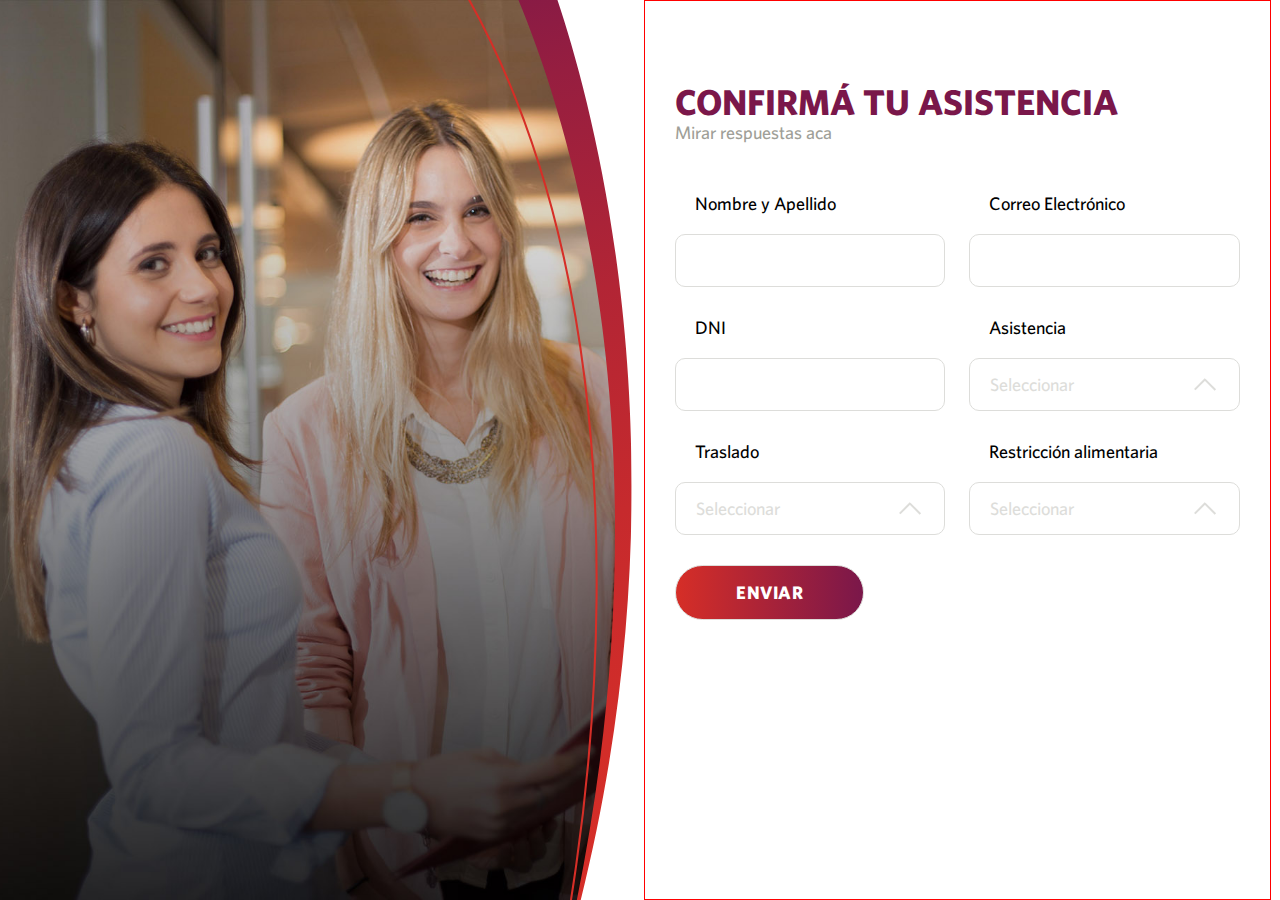
==== web/index.html @ 6a936560 "web en proceso" ====
<!DOCTYPE html>
<html lang="en">
<head>
    <meta charset="UTF-8">
    <meta name="viewport" content="width=device-width, initial-scale=1.0">
    <title>Supervielle - Convención 2020 - STD</title>

    <link rel="stylesheet" href="assets/css/main.min.css">
</head>
<body>

    <div id="popup">
        <p id="serverResponse">
        </p>
        <div id="closeP">
            X
        </div>
    </div>
    <div id="sstatus"></div>
    <div id="overlay"></div>

    <header>

        <section class="col image">
        </section>
        <section class="col bajada">
            <h1>Confirmá tu asistencia</h1>
            <a target="_blank" href="https://docs.google.com/spreadsheets/d/13P9D_wC6DFh2Nc9JY8qcQPMJbhYcxcTBZoPorL5b_uI/edit#gid=1375225892">Mirar respuestas aca</a>

            <form id="STDform" target="_self" onsubmit="return postToGoogle();" action="" autocomplete="off">

                <div class="col formGroup">
                    <label for="entry.821673028">Nombre y Apellido</label>
                    <input type="text" name="entry.821673028" id="nombreCompleto">
                </div>
                <div class="col formGroup">
                    <label for="entry.674535025">Correo Electrónico</label>
                    <input type="email" name="entry.674535025" id="email">
                </div>

                <div class="col formGroup">
                    <label for="entry.763619302">DNI</label>
                    <input type="text" name="entry.763619302" id="dni" pattern=".{8,}" maxlength="10" title="Ingrese 8 carácteres">
                </div>
                <div class="col formGroup">
                    <label for="asistencia">Asistencia</label>
                    <div id="asistencia" class="custom-select-wrapper">
                        <div class="custom-select">
                            <div class="custom-select__trigger"><span name="entry.1081758758">Seleccionar</span>
                                <div class="arrow"></div>
                            </div>
                            <div class="custom-options">
                                <span class="custom-option selected" data-value="seleccionar">Seleccionar</span>
                                <span class="custom-option" data-value="si">Si</span>
                                <span class="custom-option" data-value="no">No</span>
                            </div>
                        </div>
                    </div>
                </div>

                <div class="col formGroup">
                    <label for="traslado">Traslado</label>
                    <div id="traslado" class="custom-select-wrapper">
                        <div class="custom-select">
                            <div class="custom-select__trigger"><span name="entry.835211766">Seleccionar</span>
                                <div class="arrow"></div>
                            </div>
                            <div class="custom-options">
                                <span class="custom-option selected" data-value="seleccionar">Seleccionar</span>
                                <span class="custom-option" data-value="no-aplica">No aplica</span>
                                <span class="custom-option" data-value="vehiculo-corporativo">Vehículo corporativo</span>
                                <span class="custom-option" data-value="traslado-del-banco-zona-sur">Traslado del banco (Zona Sur)</span>
                                <span class="custom-option" data-value="traslado-del-banco-zona-norte">Traslado del banco (Zona Norte)</span>
                                <span class="custom-option" data-value="traslado-del-banco-zona-oeste">Traslado del banco (Zona Oeste)</span>
                                <span class="custom-option" data-value="edificio-corporativo">Edificio corporativo</span>
                            </div>
                        </div>
                    </div>
                </div>
                <div class="col formGroup">
                    <label for="restriccion-alimentaria">Restricción alimentaria</label>
                    <div id="restriccion-alimentaria" class="custom-select-wrapper">
                        <div class="custom-select">
                            <div class="custom-select__trigger"><span name="entry.1115736034">Seleccionar</span>
                                <div class="arrow"></div>
                            </div>
                            <div class="custom-options">
                                <span class="custom-option selected" data-value="seleccionar">Seleccionar</span>
                                <span class="custom-option" data-value="no-aplica">No aplica</span>
                                <span class="custom-option" data-value="celiaco">Celíaco</span>
                                <span class="custom-option" data-value="vegano">Vegano</span>
                                <span class="custom-option" data-value="vegetariano">Vegetariano</span>
                            </div>
                        </div>
                    </div>
                </div>

                <div class="col formGroup">
                    <button type="submit">Enviar</button>
                </div>

            </form>
        </section>

    </header>
    <script src="https://ajax.googleapis.com/ajax/libs/jquery/3.3.1/jquery.min.js"></script>
    <script src="assets/scripts/app.js"></script>
</body>
</html>
---- web/assets/css/main.min.css ----
@font-face{font-family:'whitney-black';src:url(../fonts/Whitney-Black.otf)}@font-face{font-family:'whitney-bold';src:url(../fonts/Whitney-Bold.otf)}@font-face{font-family:'whitney-light';src:url(../fonts/Whitney-Light.otf)}@font-face{font-family:'whitney-medium';src:url(../fonts/Whitney-Medium.otf)}@font-face{font-family:'whitney-semi';src:url(../fonts/Whitney-Semibold.otf)}.container{width:100%;max-width:700px;margin:0 auto;position:relative}.col{width:100%;display:inline-block;vertical-align:middle}*{box-sizing:border-box;font-family:"whitney-medium",Arial,Helvetica,sans-serif}body{margin:0;padding:0}h1,h2,h3,h4,h5,h6,p,a{font-size:18px;font-weight:400;margin:0}a{text-decoration:none}section{height:auto}#popup{position:fixed;width:90%;max-width:500px;top:0px;left:50%;transform:translateX(-50%);padding:20px 30px;background:#fff;z-index:23;display:none}#popup #closeP{position:absolute;margin:0;padding:5px 10px;display:block;top:0;right:0;background:#d62e27;cursor:pointer;-moz-transition:all .2s;-webkit-transition:all .2s;-o-transition:all .2s;-ms-transition:all .2s;transition:all .2s;color:#fff;z-index:27}#popup #closeP:hover{background:#7a174a}#sstatus{position:fixed;top:50%;left:50%;transform:translate(-50%, -50%);z-index:23;font-family:"whitney-bold",Arial,Helvetica,sans-serif;font-size:36px;text-transform:uppercase;letter-spacing:.8px;color:#fff;display:none}#overlay{position:fixed;top:0;left:0;width:100%;height:100%;background:rgba(29,29,27,0.9);z-index:22;display:none}header{width:100%}header .image{width:50%;height:100vh;background:url(../images/lineas.svg) right center no-repeat,url(../images/header.jpg) -300px center no-repeat;background-size:contain, cover;border:0}header .bajada{width:49%;height:100vh;padding:180px 20px;overflow-y:scroll;border:1px solid red}header .bajada h1{font-family:"whitney-bold",Arial,Helvetica,sans-serif;text-transform:uppercase;font-size:36px;color:#7a174a;margin-left:10px}header .bajada a{width:100%;margin-left:10px;color:#9f9f98}header .bajada form{margin-top:50px}header .bajada form .formGroup{width:49.6%;margin-bottom:30px;padding:0px 10px}header .bajada form .formGroup label{display:block;font-size:18px;margin-bottom:20px;padding-left:20px}header .bajada form .formGroup input{width:100%;padding:15px 20px;border:none;border:1px solid #ddddda;border-radius:10px;font-size:18px;color:#ddddda;background:#fff;-moz-transition:all .2s;-webkit-transition:all .2s;-o-transition:all .2s;-ms-transition:all .2s;transition:all .2s}header .bajada form .formGroup input:focus{border:1px solid #7a174a;color:#5f5f58;-moz-box-shadow:0px 20px 20px 0px rgba(214,46,39,0.08);-webkit-box-shadow:0px 20px 20px 0px rgba(214,46,39,0.08);-o-box-shadow:0px 20px 20px 0px rgba(214,46,39,0.08);-ms-box-shadow:0px 20px 20px 0px rgba(214,46,39,0.08);box-shadow:0px 20px 20px 0px rgba(214,46,39,0.08)}header .bajada form .formGroup input.alert{border:1px solid red;color:red}header .bajada form .formGroup button{padding:16px 60px;border:1px solid #ddddda;border-radius:50px;font-size:18px;font-family:"whitney-bold",Arial,Helvetica,sans-serif;text-transform:uppercase;letter-spacing:.5px;background:#7a174a;background:-webkit-linear-gradient(to right, #d62e27, #7a174a);background:linear-gradient(to right, #d62e27, #7a174a);cursor:pointer;color:#fff;-moz-transition:all .2s;-webkit-transition:all .2s;-o-transition:all .2s;-ms-transition:all .2s;transition:all .2s}header .bajada form .formGroup button:hover{padding:16px 65px;-moz-box-shadow:0px 20px 20px 0px rgba(214,46,39,0.08);-webkit-box-shadow:0px 20px 20px 0px rgba(214,46,39,0.08);-o-box-shadow:0px 20px 20px 0px rgba(214,46,39,0.08);-ms-box-shadow:0px 20px 20px 0px rgba(214,46,39,0.08);box-shadow:0px 20px 20px 0px rgba(214,46,39,0.08)}header .bajada form .formGroup .custom-select-wrapper{position:relative;user-select:none;width:100%}header .bajada form .formGroup .custom-select-wrapper.alert{border:1px solid red;border-radius:10px}header .bajada form .formGroup .custom-select-wrapper.alert span{color:#ff7676}header .bajada form .formGroup .custom-select{position:relative;display:flex;flex-direction:column}header .bajada form .formGroup .custom-select.open .custom-select__trigger{color:#5f5f58}header .bajada form .formGroup .custom-select__trigger{position:relative;display:flex;align-items:center;justify-content:space-between;padding:15px 20px;font-size:18px;color:#ddddda;background:#fff;cursor:pointer;border:1px solid #ddddda;border-radius:10px}header .bajada form .formGroup .custom-options{position:absolute;display:block;top:100%;left:0;right:0;border:1px solid #ddddda;border-radius:0px 0px 10px 10px;border-top:0;background:#fff;transition:all 0.5s;opacity:0;visibility:hidden;pointer-events:none;z-index:2;overflow:hidden;-moz-box-shadow:0px 20px 20px 0px rgba(214,46,39,0.08);-webkit-box-shadow:0px 20px 20px 0px rgba(214,46,39,0.08);-o-box-shadow:0px 20px 20px 0px rgba(214,46,39,0.08);-ms-box-shadow:0px 20px 20px 0px rgba(214,46,39,0.08);box-shadow:0px 20px 20px 0px rgba(214,46,39,0.08)}header .bajada form .formGroup .custom-select.open .custom-options{opacity:1;visibility:visible;pointer-events:all}header .bajada form .formGroup .custom-option{position:relative;display:block;padding:0px 20px;font-size:18px;font-weight:300;color:#5f5f58;line-height:60px;cursor:pointer;-moz-transition:all .2s;-webkit-transition:all .2s;-o-transition:all .2s;-ms-transition:all .2s;transition:all .2s}header .bajada form .formGroup .custom-option:hover{cursor:pointer;background-color:#ddddda}header .bajada form .formGroup .custom-option.selected{color:#fff;background-color:#7a174a}header .bajada form .formGroup .arrow{position:relative;height:15px;width:15px}header .bajada form .formGroup .arrow::before,header .bajada form .formGroup .arrow::after{content:"";position:absolute;bottom:0px;width:0.15rem;height:100%;-moz-transition:all .2s;-webkit-transition:all .2s;-o-transition:all .2s;-ms-transition:all .2s;transition:all .2s}header .bajada form .formGroup .arrow::before{left:-5px;transform:rotate(45deg);background-color:#ddddda}header .bajada form .formGroup .arrow::after{left:5px;transform:rotate(-45deg);background-color:#ddddda}header .bajada form .formGroup .open .arrow::before{left:-5px;transform:rotate(-45deg);background-color:#7a174a}header .bajada form .formGroup .open .arrow::after{left:5px;transform:rotate(45deg);background-color:#7a174a}@media (max-width: 1680px){header .image{background:url(../images/lineas.svg) right center no-repeat,url(../images/header.jpg) -400px center no-repeat;background-size:contain, cover}}@media (max-width: 1600px){header .image{background:url(../images/lineas.svg) right center no-repeat,url(../images/header.jpg) -400px center no-repeat;background-size:contain, cover}header .bajada{padding:150px 20px}}@media (max-width: 1440px){header .image{background:url(../images/lineas.svg) right center no-repeat,url(../images/header.jpg) -300px center no-repeat;background-size:contain, cover}}@media (max-width: 1366px){header .image{background:url(../images/lineas.svg) right center no-repeat,url(../images/header.jpg) -250px center no-repeat;background-size:contain, cover}header .bajada{padding:80px 20px}}@media (max-width: 1280px){header .image{background:url(../images/lineas.svg) right center no-repeat,url(../images/header.jpg) -200px center no-repeat;background-size:contain, cover}}@media (max-width: 1024px){header .image{background:url(../images/lineas.svg) right center no-repeat,url(../images/header.jpg) -450px center no-repeat;background-size:contain, cover}}@media (max-width: 1000px){header .image{width:100%;height:100vh;background:url(../images/lineas-h.svg) center bottom no-repeat,url(../images/header.jpg) center center no-repeat;background-size:contain, cover}header .bajada{width:100%;height:auto;padding:50px 20px;overflow-y:visible}}@media (max-width: 600px){header .image{width:100%;height:85vh;background:url(../images/lineas-h.svg) center bottom no-repeat,url(../images/header.jpg) center center no-repeat;background-size:contain, cover}header .bajada{width:100%;height:auto;padding:50px 20px;overflow-y:visible}header .bajada form .formGroup{width:100%}}
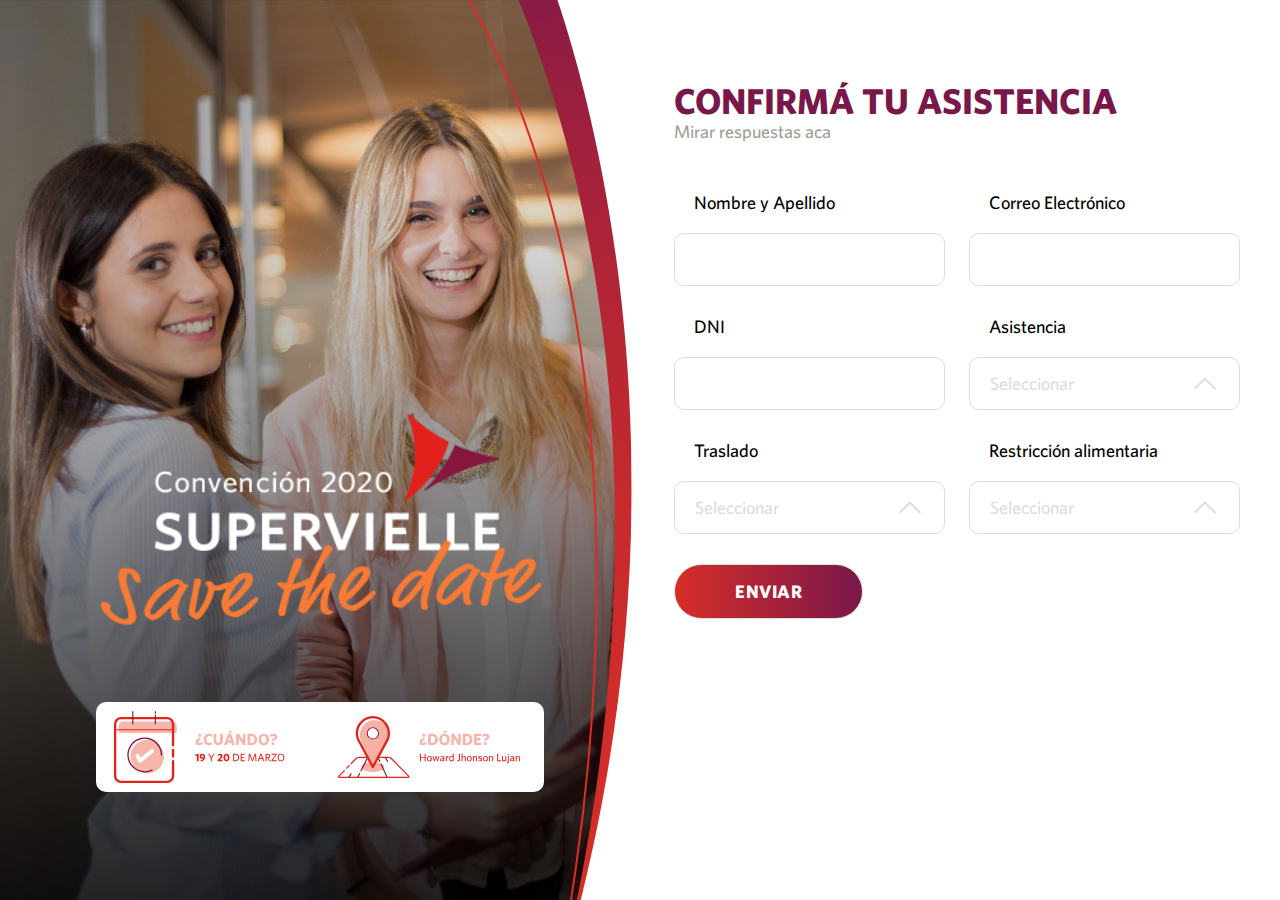
==== commit aa29b9bd: "-web: agreado el logo, bajada y fecha; y fixes varios. -/respuestas: creada la seccion para ver las " ====
--- a/web/index.html
+++ b/web/index.html
@@ -1,11 +1,23 @@
 <!DOCTYPE html>
-<html lang="en">
+<html lang="es">
 <head>
     <meta charset="UTF-8">
     <meta name="viewport" content="width=device-width, initial-scale=1.0">
     <title>Supervielle - Convención 2020 - STD</title>
 
     <link rel="stylesheet" href="assets/css/main.min.css">
+    
+    <meta name="author" content="Leandro Muzzupappa" />
+    <meta name="copyright" content="Leandro Muzzupappa 2020 https://github.com/leandromuzzupappa/" />
+    
+    <meta charset="UTF-8">
+    <meta content="Supervielle - Convención 2020 - STD" property="title">
+    <meta content="Supervielle STD landing page confirmacion de asistencia" name="description">
+    <meta content="Supervielle - Convención 2020 - STD" property="og:title">
+    <meta content="Supervielle STD landing page confirmacion de asistencia" name="og:description">
+
+    <link rel="shortcut icon" href="https://www.supervielle.com.ar/static/favicon.png" type="image/x-icon">
+    <meta property="og:image" content="https://www.supervielle.com.ar/static/favicon.png" />
 </head>
 <body>
 
@@ -22,6 +34,11 @@
     <header>
 
         <section class="col image">
+            <img src="assets/images/header-bajada.png" alt="Convención 2020 Supervielle - Save the date" class="logo">
+            <div class="col datos">
+                <img src="assets/images/header-cuando.svg" alt="Cuando" class="col left">
+                <img src="assets/images/header-donde.svg" alt="Donde" class="col right">
+            </div>
         </section>
         <section class="col bajada">
             <h1>Confirmá tu asistencia</h1>
--- a/web/assets/css/main.min.css
+++ b/web/assets/css/main.min.css
@@ -1 +1 @@
-@font-face{font-family:'whitney-black';src:url(../fonts/Whitney-Black.otf)}@font-face{font-family:'whitney-bold';src:url(../fonts/Whitney-Bold.otf)}@font-face{font-family:'whitney-light';src:url(../fonts/Whitney-Light.otf)}@font-face{font-family:'whitney-medium';src:url(../fonts/Whitney-Medium.otf)}@font-face{font-family:'whitney-semi';src:url(../fonts/Whitney-Semibold.otf)}.container{width:100%;max-width:700px;margin:0 auto;position:relative}.col{width:100%;display:inline-block;vertical-align:middle}*{box-sizing:border-box;font-family:"whitney-medium",Arial,Helvetica,sans-serif}body{margin:0;padding:0}h1,h2,h3,h4,h5,h6,p,a{font-size:18px;font-weight:400;margin:0}a{text-decoration:none}section{height:auto}#popup{position:fixed;width:90%;max-width:500px;top:0px;left:50%;transform:translateX(-50%);padding:20px 30px;background:#fff;z-index:23;display:none}#popup #closeP{position:absolute;margin:0;padding:5px 10px;display:block;top:0;right:0;background:#d62e27;cursor:pointer;-moz-transition:all .2s;-webkit-transition:all .2s;-o-transition:all .2s;-ms-transition:all .2s;transition:all .2s;color:#fff;z-index:27}#popup #closeP:hover{background:#7a174a}#sstatus{position:fixed;top:50%;left:50%;transform:translate(-50%, -50%);z-index:23;font-family:"whitney-bold",Arial,Helvetica,sans-serif;font-size:36px;text-transform:uppercase;letter-spacing:.8px;color:#fff;display:none}#overlay{position:fixed;top:0;left:0;width:100%;height:100%;background:rgba(29,29,27,0.9);z-index:22;display:none}header{width:100%}header .image{width:50%;height:100vh;background:url(../images/lineas.svg) right center no-repeat,url(../images/header.jpg) -300px center no-repeat;background-size:contain, cover;border:0}header .bajada{width:49%;height:100vh;padding:180px 20px;overflow-y:scroll;border:1px solid red}header .bajada h1{font-family:"whitney-bold",Arial,Helvetica,sans-serif;text-transform:uppercase;font-size:36px;color:#7a174a;margin-left:10px}header .bajada a{width:100%;margin-left:10px;color:#9f9f98}header .bajada form{margin-top:50px}header .bajada form .formGroup{width:49.6%;margin-bottom:30px;padding:0px 10px}header .bajada form .formGroup label{display:block;font-size:18px;margin-bottom:20px;padding-left:20px}header .bajada form .formGroup input{width:100%;padding:15px 20px;border:none;border:1px solid #ddddda;border-radius:10px;font-size:18px;color:#ddddda;background:#fff;-moz-transition:all .2s;-webkit-transition:all .2s;-o-transition:all .2s;-ms-transition:all .2s;transition:all .2s}header .bajada form .formGroup input:focus{border:1px solid #7a174a;color:#5f5f58;-moz-box-shadow:0px 20px 20px 0px rgba(214,46,39,0.08);-webkit-box-shadow:0px 20px 20px 0px rgba(214,46,39,0.08);-o-box-shadow:0px 20px 20px 0px rgba(214,46,39,0.08);-ms-box-shadow:0px 20px 20px 0px rgba(214,46,39,0.08);box-shadow:0px 20px 20px 0px rgba(214,46,39,0.08)}header .bajada form .formGroup input.alert{border:1px solid red;color:red}header .bajada form .formGroup button{padding:16px 60px;border:1px solid #ddddda;border-radius:50px;font-size:18px;font-family:"whitney-bold",Arial,Helvetica,sans-serif;text-transform:uppercase;letter-spacing:.5px;background:#7a174a;background:-webkit-linear-gradient(to right, #d62e27, #7a174a);background:linear-gradient(to right, #d62e27, #7a174a);cursor:pointer;color:#fff;-moz-transition:all .2s;-webkit-transition:all .2s;-o-transition:all .2s;-ms-transition:all .2s;transition:all .2s}header .bajada form .formGroup button:hover{padding:16px 65px;-moz-box-shadow:0px 20px 20px 0px rgba(214,46,39,0.08);-webkit-box-shadow:0px 20px 20px 0px rgba(214,46,39,0.08);-o-box-shadow:0px 20px 20px 0px rgba(214,46,39,0.08);-ms-box-shadow:0px 20px 20px 0px rgba(214,46,39,0.08);box-shadow:0px 20px 20px 0px rgba(214,46,39,0.08)}header .bajada form .formGroup .custom-select-wrapper{position:relative;user-select:none;width:100%}header .bajada form .formGroup .custom-select-wrapper.alert{border:1px solid red;border-radius:10px}header .bajada form .formGroup .custom-select-wrapper.alert span{color:#ff7676}header .bajada form .formGroup .custom-select{position:relative;display:flex;flex-direction:column}header .bajada form .formGroup .custom-select.open .custom-select__trigger{color:#5f5f58}header .bajada form .formGroup .custom-select__trigger{position:relative;display:flex;align-items:center;justify-content:space-between;padding:15px 20px;font-size:18px;color:#ddddda;background:#fff;cursor:pointer;border:1px solid #ddddda;border-radius:10px}header .bajada form .formGroup .custom-options{position:absolute;display:block;top:100%;left:0;right:0;border:1px solid #ddddda;border-radius:0px 0px 10px 10px;border-top:0;background:#fff;transition:all 0.5s;opacity:0;visibility:hidden;pointer-events:none;z-index:2;overflow:hidden;-moz-box-shadow:0px 20px 20px 0px rgba(214,46,39,0.08);-webkit-box-shadow:0px 20px 20px 0px rgba(214,46,39,0.08);-o-box-shadow:0px 20px 20px 0px rgba(214,46,39,0.08);-ms-box-shadow:0px 20px 20px 0px rgba(214,46,39,0.08);box-shadow:0px 20px 20px 0px rgba(214,46,39,0.08)}header .bajada form .formGroup .custom-select.open .custom-options{opacity:1;visibility:visible;pointer-events:all}header .bajada form .formGroup .custom-option{position:relative;display:block;padding:0px 20px;font-size:18px;font-weight:300;color:#5f5f58;line-height:60px;cursor:pointer;-moz-transition:all .2s;-webkit-transition:all .2s;-o-transition:all .2s;-ms-transition:all .2s;transition:all .2s}header .bajada form .formGroup .custom-option:hover{cursor:pointer;background-color:#ddddda}header .bajada form .formGroup .custom-option.selected{color:#fff;background-color:#7a174a}header .bajada form .formGroup .arrow{position:relative;height:15px;width:15px}header .bajada form .formGroup .arrow::before,header .bajada form .formGroup .arrow::after{content:"";position:absolute;bottom:0px;width:0.15rem;height:100%;-moz-transition:all .2s;-webkit-transition:all .2s;-o-transition:all .2s;-ms-transition:all .2s;transition:all .2s}header .bajada form .formGroup .arrow::before{left:-5px;transform:rotate(45deg);background-color:#ddddda}header .bajada form .formGroup .arrow::after{left:5px;transform:rotate(-45deg);background-color:#ddddda}header .bajada form .formGroup .open .arrow::before{left:-5px;transform:rotate(-45deg);background-color:#7a174a}header .bajada form .formGroup .open .arrow::after{left:5px;transform:rotate(45deg);background-color:#7a174a}@media (max-width: 1680px){header .image{background:url(../images/lineas.svg) right center no-repeat,url(../images/header.jpg) -400px center no-repeat;background-size:contain, cover}}@media (max-width: 1600px){header .image{background:url(../images/lineas.svg) right center no-repeat,url(../images/header.jpg) -400px center no-repeat;background-size:contain, cover}header .bajada{padding:150px 20px}}@media (max-width: 1440px){header .image{background:url(../images/lineas.svg) right center no-repeat,url(../images/header.jpg) -300px center no-repeat;background-size:contain, cover}}@media (max-width: 1366px){header .image{background:url(../images/lineas.svg) right center no-repeat,url(../images/header.jpg) -250px center no-repeat;background-size:contain, cover}header .bajada{padding:80px 20px}}@media (max-width: 1280px){header .image{background:url(../images/lineas.svg) right center no-repeat,url(../images/header.jpg) -200px center no-repeat;background-size:contain, cover}}@media (max-width: 1024px){header .image{background:url(../images/lineas.svg) right center no-repeat,url(../images/header.jpg) -450px center no-repeat;background-size:contain, cover}}@media (max-width: 1000px){header .image{width:100%;height:100vh;background:url(../images/lineas-h.svg) center bottom no-repeat,url(../images/header.jpg) center center no-repeat;background-size:contain, cover}header .bajada{width:100%;height:auto;padding:50px 20px;overflow-y:visible}}@media (max-width: 600px){header .image{width:100%;height:85vh;background:url(../images/lineas-h.svg) center bottom no-repeat,url(../images/header.jpg) center center no-repeat;background-size:contain, cover}header .bajada{width:100%;height:auto;padding:50px 20px;overflow-y:visible}header .bajada form .formGroup{width:100%}}
+@font-face{font-family:'whitney-black';src:url(../fonts/Whitney-Black.otf)}@font-face{font-family:'whitney-bold';src:url(../fonts/Whitney-Bold.otf)}@font-face{font-family:'whitney-light';src:url(../fonts/Whitney-Light.otf)}@font-face{font-family:'whitney-medium';src:url(../fonts/Whitney-Medium.otf)}@font-face{font-family:'whitney-semi';src:url(../fonts/Whitney-Semibold.otf)}.container{width:100%;max-width:700px;margin:0 auto;position:relative}.col{width:100%;display:inline-block;vertical-align:middle}*{box-sizing:border-box;font-family:"whitney-medium",Arial,Helvetica,sans-serif}body{margin:0;padding:0}h1,h2,h3,h4,h5,h6,p,a{font-size:18px;font-weight:400;margin:0}a{text-decoration:none}section{height:auto}#popup{position:fixed;width:90%;max-width:500px;top:0px;left:50%;transform:translateX(-50%);padding:20px 30px;background:#fff;z-index:23;display:none}#popup #closeP{position:absolute;margin:0;padding:5px 10px;display:block;top:0;right:0;background:#d62e27;cursor:pointer;-moz-transition:all .2s;-webkit-transition:all .2s;-o-transition:all .2s;-ms-transition:all .2s;transition:all .2s;color:#fff;z-index:27}#popup #closeP:hover{background:#7a174a}#sstatus{position:fixed;top:50%;left:50%;transform:translate(-50%, -50%);z-index:23;font-family:"whitney-bold",Arial,Helvetica,sans-serif;font-size:36px;text-transform:uppercase;letter-spacing:.8px;color:#fff;display:none}#overlay{position:fixed;top:0;left:0;width:100%;height:100%;background:rgba(29,29,27,0.9);z-index:22;display:none}iframe{width:100%;height:100%}header{width:100%}header .image{width:50%;height:100vh;background:url(../images/lineas.svg) 101% center no-repeat,url(../images/header.jpg) -300px center no-repeat;background-size:contain, cover;border:0;position:relative}header .image .logo{width:450px;position:absolute;bottom:30%;left:50%;transform:translateX(-50%)}header .image .datos{width:100%;position:absolute;bottom:12%;text-align:center;font-size:0px}header .image .datos img{width:35%}header .image .datos img.left{border-radius:10px 0px 0px 10px}header .image .datos img.right{border-radius:0px 10px 10px 0px}header .bajada{width:49%;height:100vh;padding:180px 20px;overflow-y:scroll}header .bajada h1{font-family:"whitney-bold",Arial,Helvetica,sans-serif;text-transform:uppercase;font-size:36px;color:#7a174a;margin-left:10px}header .bajada a{width:100%;margin-left:10px;color:#9f9f98}header .bajada form{margin-top:50px}header .bajada form .formGroup{width:49.6%;margin-bottom:30px;padding:0px 10px}header .bajada form .formGroup label{display:block;font-size:18px;margin-bottom:20px;padding-left:20px}header .bajada form .formGroup input{width:100%;padding:15px 20px;border:none;border:1px solid #ddddda;border-radius:10px;font-size:18px;color:#ddddda;background:#fff;-moz-transition:all .2s;-webkit-transition:all .2s;-o-transition:all .2s;-ms-transition:all .2s;transition:all .2s}header .bajada form .formGroup input:focus{border:1px solid #7a174a;color:#5f5f58;-moz-box-shadow:0px 20px 20px 0px rgba(214,46,39,0.08);-webkit-box-shadow:0px 20px 20px 0px rgba(214,46,39,0.08);-o-box-shadow:0px 20px 20px 0px rgba(214,46,39,0.08);-ms-box-shadow:0px 20px 20px 0px rgba(214,46,39,0.08);box-shadow:0px 20px 20px 0px rgba(214,46,39,0.08)}header .bajada form .formGroup input.alert{border:1px solid red;color:red}header .bajada form .formGroup button{padding:16px 60px;border:1px solid #ddddda;border-radius:50px;font-size:18px;font-family:"whitney-bold",Arial,Helvetica,sans-serif;text-transform:uppercase;letter-spacing:.5px;background:#7a174a;background:-webkit-linear-gradient(to right, #d62e27, #7a174a);background:linear-gradient(to right, #d62e27, #7a174a);cursor:pointer;color:#fff;-moz-transition:all .2s;-webkit-transition:all .2s;-o-transition:all .2s;-ms-transition:all .2s;transition:all .2s}header .bajada form .formGroup button:hover{padding:16px 65px;-moz-box-shadow:0px 20px 20px 0px rgba(214,46,39,0.08);-webkit-box-shadow:0px 20px 20px 0px rgba(214,46,39,0.08);-o-box-shadow:0px 20px 20px 0px rgba(214,46,39,0.08);-ms-box-shadow:0px 20px 20px 0px rgba(214,46,39,0.08);box-shadow:0px 20px 20px 0px rgba(214,46,39,0.08)}header .bajada form .formGroup .custom-select-wrapper{position:relative;user-select:none;width:100%}header .bajada form .formGroup .custom-select-wrapper.alert{border:1px solid red;border-radius:10px}header .bajada form .formGroup .custom-select-wrapper.alert span{color:#ff7676}header .bajada form .formGroup .custom-select{position:relative;display:flex;flex-direction:column}header .bajada form .formGroup .custom-select.open .custom-select__trigger{color:#5f5f58}header .bajada form .formGroup .custom-select__trigger{position:relative;display:flex;align-items:center;justify-content:space-between;padding:15px 20px;font-size:18px;color:#ddddda;background:#fff;cursor:pointer;border:1px solid #ddddda;border-radius:10px}header .bajada form .formGroup .custom-options{position:absolute;display:block;top:100%;left:0;right:0;border:1px solid #ddddda;border-radius:0px 0px 10px 10px;border-top:0;background:#fff;transition:all 0.5s;opacity:0;visibility:hidden;pointer-events:none;z-index:2;overflow:hidden;-moz-box-shadow:0px 20px 20px 0px rgba(214,46,39,0.08);-webkit-box-shadow:0px 20px 20px 0px rgba(214,46,39,0.08);-o-box-shadow:0px 20px 20px 0px rgba(214,46,39,0.08);-ms-box-shadow:0px 20px 20px 0px rgba(214,46,39,0.08);box-shadow:0px 20px 20px 0px rgba(214,46,39,0.08)}header .bajada form .formGroup .custom-select.open .custom-options{opacity:1;visibility:visible;pointer-events:all}header .bajada form .formGroup .custom-option{position:relative;display:block;padding:0px 20px;font-size:18px;font-weight:300;color:#5f5f58;line-height:60px;cursor:pointer;-moz-transition:all .2s;-webkit-transition:all .2s;-o-transition:all .2s;-ms-transition:all .2s;transition:all .2s}header .bajada form .formGroup .custom-option:hover{cursor:pointer;background-color:#ddddda}header .bajada form .formGroup .custom-option.selected{color:#fff;background-color:#7a174a}header .bajada form .formGroup .arrow{position:relative;height:15px;width:15px}header .bajada form .formGroup .arrow::before,header .bajada form .formGroup .arrow::after{content:"";position:absolute;bottom:0px;width:0.15rem;height:100%;-moz-transition:all .2s;-webkit-transition:all .2s;-o-transition:all .2s;-ms-transition:all .2s;transition:all .2s}header .bajada form .formGroup .arrow::before{left:-5px;transform:rotate(45deg);background-color:#ddddda}header .bajada form .formGroup .arrow::after{left:5px;transform:rotate(-45deg);background-color:#ddddda}header .bajada form .formGroup .open .arrow::before{left:-5px;transform:rotate(-45deg);background-color:#7a174a}header .bajada form .formGroup .open .arrow::after{left:5px;transform:rotate(45deg);background-color:#7a174a}#respuestas header{width:100%;border-bottom:1px solid #d62e27;text-align:center;padding:10px 0px}#respuestas header img{width:60%;max-width:111px}#respuestas main{text-align:center}#respuestas main iframe{width:100%;height:80vh;border:0px}#respuestas main .descargar{margin:20px 0px;display:inline-block;padding:16px 60px;border:1px solid #ddddda;border-radius:50px;font-size:18px;font-family:"whitney-bold",Arial,Helvetica,sans-serif;text-transform:uppercase;letter-spacing:.5px;background:#7a174a;background:-webkit-linear-gradient(to right, #d62e27, #7a174a);background:linear-gradient(to right, #d62e27, #7a174a);cursor:pointer;color:#fff;-moz-transition:all .2s;-webkit-transition:all .2s;-o-transition:all .2s;-ms-transition:all .2s;transition:all .2s}#respuestas main .descargar:hover{padding:16px 65px;-moz-box-shadow:0px 20px 20px 0px rgba(214,46,39,0.08);-webkit-box-shadow:0px 20px 20px 0px rgba(214,46,39,0.08);-o-box-shadow:0px 20px 20px 0px rgba(214,46,39,0.08);-ms-box-shadow:0px 20px 20px 0px rgba(214,46,39,0.08);box-shadow:0px 20px 20px 0px rgba(214,46,39,0.08)}@media (max-width: 1680px){header .image{background:url(../images/lineas.svg) right center no-repeat,url(../images/header.jpg) -400px center no-repeat;background-size:contain, cover}}@media (max-width: 1600px){header .image{background:url(../images/lineas.svg) right center no-repeat,url(../images/header.jpg) -400px center no-repeat;background-size:contain, cover}header .bajada{padding:150px 20px}}@media (max-width: 1440px){header .image{background:url(../images/lineas.svg) right center no-repeat,url(../images/header.jpg) -300px center no-repeat;background-size:contain, cover}}@media (max-width: 1366px){header .image{background:url(../images/lineas.svg) right center no-repeat,url(../images/header.jpg) -250px center no-repeat;background-size:contain, cover}header .bajada{padding:80px 20px}}@media (max-width: 1280px){header .image{background:url(../images/lineas.svg) right center no-repeat,url(../images/header.jpg) -200px center no-repeat;background-size:contain, cover}}@media (max-width: 1024px){header .image{background:url(../images/lineas.svg) right center no-repeat,url(../images/header.jpg) -450px center no-repeat;background-size:contain, cover}}@media (max-width: 1000px){header .image{width:100%;height:100vh;background:url(../images/lineas-h.svg) center bottom no-repeat,url(../images/header.jpg) center center no-repeat;background-size:contain, cover}header .image .logo{bottom:45%}header .image .datos{bottom:20%}header .bajada{width:100%;height:auto;padding:50px 20px;overflow-y:visible}}@media (max-width: 600px){header .image{width:100%;height:85vh;background:url(../images/lineas-h.svg) center bottom no-repeat,url(../images/header-m.jpg) center center no-repeat;background-size:contain, cover}header .image .logo{width:80%;bottom:50%}header .image .datos{bottom:10%}header .image .datos img{width:60%}header .image .datos img.left{border-radius:10px 10px 0px 0px}header .image .datos img.right{border-radius:0px 0px 10px 10px}header .bajada{width:100%;height:auto;padding:50px 20px;overflow-y:visible}header .bajada form .formGroup{width:100%}}
